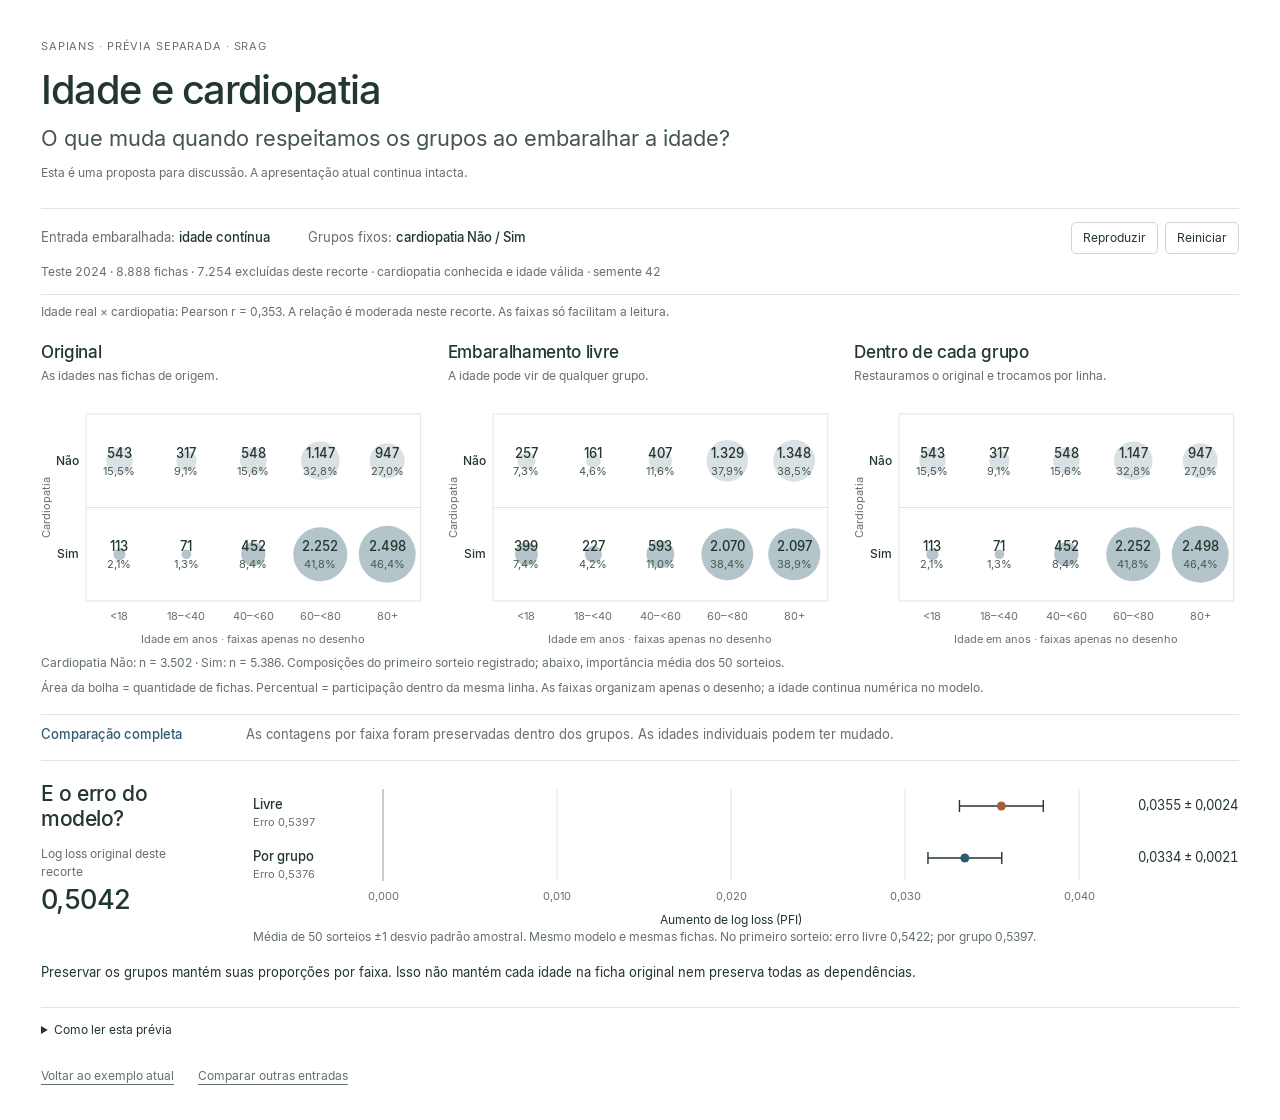
==== modules/06-pfi/lecture/age-cardiopathy/index.html @ d92dcccd "feat(06-pfi): preview age distributions within heart-disease groups Execute internals section 9 in a" ====
<!doctype html>
<html lang="pt-BR">
<head>
  <meta charset="utf-8">
  <meta name="viewport" content="width=device-width,initial-scale=1">
  <title>Idade e cardiopatia · prévia de dependência</title>
  <link rel="stylesheet" href="age.css">
  <script src="age.js" defer></script>
</head>
<body data-evidence="../../evidence/pfi_age_cardiopathy.json">
<main>
  <header class="page-header">
    <p class="eyebrow">SAPIANS · PRÉVIA SEPARADA · SRAG</p>
    <h1>Idade e cardiopatia</h1>
    <p class="subtitle">O que muda quando respeitamos os grupos ao embaralhar a idade?</p>
    <p class="preview-note">Esta é uma proposta para discussão. A apresentação atual continua intacta.</p>
  </header>

  <p id="load-status" role="status" aria-live="polite">Carregando os resultados registrados…</p>
  <section id="study" hidden aria-label="Comparação dos embaralhamentos">
    <div class="study-toolbar">
      <p class="roles"><span>Entrada embaralhada: <strong>idade contínua</strong></span><span>Grupos fixos: <strong>cardiopatia Não / Sim</strong></span></p>
      <div class="controls"><button id="play" type="button">Reproduzir</button><button id="replay" type="button">Reiniciar</button></div>
    </div>
    <p id="scope" class="scope"></p>
    <p id="association-note" class="chart-note"></p>
    <div class="facets">
      <section class="facet" data-mode="original"><h2>Original</h2><p>As idades nas fichas de origem.</p><div class="plot" id="plot-original"></div></section>
      <section class="facet" data-mode="marginal"><h2>Embaralhamento livre</h2><p>A idade pode vir de qualquer grupo.</p><div class="plot" id="plot-marginal"></div></section>
      <section class="facet" data-mode="within"><h2>Dentro de cada grupo</h2><p>Restauramos o original e trocamos por linha.</p><div class="plot" id="plot-within"></div></section>
    </div>
    <p class="chart-note" id="denominators"></p>
    <p class="chart-note">Área da bolha = quantidade de fichas. Percentual = participação dentro da mesma linha. As faixas organizam apenas o desenho; a idade continua numérica no modelo.</p>

    <div class="motion-status"><strong id="phase">Comparação completa</strong><p id="phase-detail">Veja os três resultados reais; reproduza para acompanhar a sequência.</p></div>

    <section class="measurement" aria-labelledby="measurement-title">
      <div class="measurement-heading"><h2 id="measurement-title">E o erro do modelo?</h2><p>Log loss original deste recorte <strong id="baseline"></strong></p></div>
      <div class="error-plot" id="error-plot"></div>
      <p class="error-note" id="error-note"></p>
    </section>
    <p class="takeaway">Preservar os grupos mantém suas proporções por faixa. Isso não mantém cada idade na ficha original nem preserva todas as dependências.</p>
    <details>
      <summary>Como ler esta prévia</summary>
      <p>As composições mostram o primeiro sorteio registrado. A importância usa a média de todos os sorteios indicados. Durante a transição visual, os rótulos reaparecem apenas quando a tabela de destino é alcançada.</p>
      <p>Este recorte exige idade válida e cardiopatia registrada como Sim ou Não. Diabetes não define sua seleção. Por isso o total de fichas e o erro original podem diferir do exemplo de diabetes; aqui, os dois procedimentos usam exatamente o mesmo recorte.</p>
      <p>O desvio padrão descreve a variação entre embaralhamentos, com o modelo e o recorte fixos; não é um intervalo de confiança. O modelo permanece fixo. Os desfechos e as outras entradas permanecem nas mesmas fichas; apenas a idade é redistribuída. Os desfechos são usados para calcular o erro.</p>
      <p id="flow-note">As trocas destacadas resumem mudanças nas idades atribuídas às fichas do mesmo grupo durante a simulação. Não representam envelhecimento das pessoas nem novos dados clínicos.</p>
      <p><a href="https://christophm.github.io/interpretable-ml-book/feature-importance.html#group-wise-pfi-example" target="_blank" rel="noopener">Molnar: importância por permutação dentro de subgrupos</a> · <span id="source-note"></span></p>
    </details>
  </section>
  <footer><a href="../pfi-interactive/index.html#slide-dependence-results">Voltar ao exemplo atual</a><a href="../pair-comparison/index.html">Comparar outras entradas</a></footer>
</main>
</body>
</html>
---- modules/06-pfi/lecture/age-cardiopathy/age.css ----
@font-face{font-family:Inter;src:url('../../../../tools/fonts/Inter-Regular.ttf')}@font-face{font-family:Inter;src:url('../../../../tools/fonts/Inter-Medium.ttf');font-weight:500}
:root{--ink:#22372e;--muted:#657169;--line:#dfe6e1;--blue:#315b70;--warm:#a55f38;--pale:#edf3f0}
*{box-sizing:border-box}body{margin:0;background:#fff;color:var(--ink);font:15px/1.5 Inter,system-ui,sans-serif}main{max-width:1390px;margin:auto;padding:38px clamp(20px,3.2vw,48px) 35px}p{margin:0}h1,h2{font-weight:500}h1{font-size:clamp(30px,3.1vw,43px);letter-spacing:-.035em;line-height:1.1;margin:0 0 12px}.eyebrow{color:var(--muted);font-size:11px;letter-spacing:.08em;margin-bottom:14px}.subtitle{font-size:clamp(18px,1.7vw,23px);color:#44564c;line-height:1.35}.preview-note{font-size:12px;color:var(--muted);margin-top:10px}.page-header{margin-bottom:26px}a{color:inherit;text-underline-offset:4px}button{font:inherit;font-size:12px;background:#fff;color:var(--ink);border:1px solid #cdd8d1;border-radius:5px;padding:6px 11px;cursor:pointer}button:hover{background:var(--pale)}button:focus-visible,a:focus-visible,summary:focus-visible{outline:2px solid var(--blue);outline-offset:3px}.study-toolbar{display:flex;align-items:center;justify-content:space-between;gap:20px;border-top:1px solid var(--line);padding:13px 0 9px}.roles{display:flex;gap:clamp(18px,3vw,44px);font-size:13px;color:var(--muted)}strong{font-weight:500;color:var(--ink)}.controls{display:flex;gap:7px;flex-shrink:0}.scope{font-size:12px;color:var(--muted);padding-bottom:13px;border-bottom:1px solid var(--line);font-variant-numeric:tabular-nums}.facets{display:grid;grid-template-columns:repeat(3,minmax(0,1fr));gap:22px;margin-top:21px}.facet{min-width:0}.facet h2{font-size:17px;letter-spacing:-.02em;line-height:1.3;margin:0 0 4px}.facet>p{font-size:12px;color:var(--muted);min-height:34px;max-width:300px}.facet[data-active=true] h2{color:var(--blue)}.plot svg{display:block;width:100%;overflow:visible}.plot text{font-family:inherit;font-size:12px;fill:var(--ink)}.plot .row-label{font-size:12px;font-weight:500}.plot .bin-label{font-size:11px;fill:var(--muted)}.plot .cell-count{font-size:13px;font-weight:500}.plot .cell-percent{font-size:11px;fill:#465a4e}.plot .frame{fill:none;stroke:var(--line)}.plot .row-separator{stroke:var(--line);stroke-width:1}.plot .row-band{fill:var(--blue);fill-opacity:.065}.plot .bubble{fill:var(--blue);fill-opacity:.18}.plot .bubble.row-yes{fill-opacity:.36}.plot .flow-line{fill:none;stroke:var(--blue);stroke-width:1.3}.plot .flow-dot{fill:var(--blue)}.plot .flow-label rect{fill:#fff;stroke:#8aa2ad;stroke-width:1}.plot .flow-label text{font-size:11px;fill:var(--blue);font-weight:500}.chart-note{font-size:12px;color:var(--muted);line-height:1.45;margin-top:8px}.motion-status{display:grid;grid-template-columns:185px minmax(0,1fr);gap:20px;padding:10px 0;margin:17px 0 20px;border-top:1px solid var(--line);border-bottom:1px solid var(--line);min-height:47px}.motion-status>strong{color:var(--blue);font-size:13px;line-height:1.45}.motion-status>p{font-size:13px;color:var(--muted)}.measurement{display:grid;grid-template-columns:185px minmax(0,1fr);column-gap:27px;align-items:start}.measurement-heading{grid-row:1/3}.measurement-heading h2{font-size:21px;line-height:1.2;letter-spacing:-.02em;margin:0 0 14px}.measurement-heading p{font-size:12px;color:var(--muted);max-width:160px}.measurement-heading strong{display:block;font-size:27px;line-height:1.4;letter-spacing:-.02em}.error-plot{min-width:0}.error-plot svg{display:block;width:100%;overflow:visible}.error-plot text{font-family:inherit;fill:var(--ink);font-size:12px}.error-plot .method{font-weight:500;font-size:13px}.error-plot .small{font-size:11px;fill:var(--muted)}.error-plot .value{font-size:13px;font-variant-numeric:tabular-nums}.error-plot .grid{stroke:var(--line);stroke-width:1}.error-plot .zero{stroke:#8c9c91;stroke-width:1}.error-plot .whisker{stroke:var(--ink);stroke-width:1.4}.error-plot .marginal{fill:var(--warm)}.error-plot .within{fill:var(--blue)}.error-note{grid-column:2;font-size:12px;color:var(--muted);line-height:1.4}.takeaway{font-size:13px;line-height:1.45;margin-top:17px;max-width:1060px}details{border-top:1px solid var(--line);margin-top:26px;padding-top:13px;color:var(--muted);font-size:12px}summary{cursor:pointer;color:var(--ink)}details p{margin-top:10px;max-width:1080px}footer{display:flex;gap:24px;flex-wrap:wrap;font-size:12px;color:var(--muted);margin-top:28px}.error-state{color:#8b392c}#load-status{font-size:14px;color:var(--muted)}
@media(min-width:1600px){main{padding-top:55px}.facets{gap:28px}.facet h2{font-size:19px}.facet>p,.chart-note,.scope{font-size:13px}.plot .cell-count{font-size:14px}.plot .cell-percent,.plot .bin-label{font-size:12px}.measurement{grid-template-columns:210px minmax(0,1fr)}}
@media(max-width:960px){.facets{grid-template-columns:1fr;max-width:650px;margin-inline:auto;gap:25px}.facet h2{font-size:20px}.facet>p{min-height:0;max-width:none;margin-bottom:7px}.roles{display:block}.roles span{display:block;margin-top:3px}.study-toolbar{align-items:flex-start}.plot .cell-count{font-size:15px}.plot .cell-percent{font-size:12px}.plot .bin-label{font-size:12px}.measurement{grid-template-columns:160px minmax(0,1fr);column-gap:20px}.measurement-heading h2{font-size:19px}.measurement-heading strong{font-size:25px}.motion-status{grid-template-columns:160px minmax(0,1fr)}}
@media(max-width:600px){main{padding-top:29px}.preview-note{max-width:310px}.study-toolbar{gap:12px}.roles{font-size:12px}.controls{gap:4px}button{padding:6px 8px;font-size:11px}.motion-status{grid-template-columns:1fr;gap:5px;margin:17px 0}.measurement{display:block}.measurement-heading{display:flex;align-items:baseline;justify-content:space-between;gap:18px;margin-bottom:12px}.measurement-heading h2{font-size:19px;max-width:150px;margin:0}.measurement-heading p{font-size:11px}.measurement-heading strong{font-size:22px}.error-note{margin-top:5px}.plot .cell-count{font-size:13px}.plot .cell-percent,.plot .bin-label{font-size:11px}.takeaway{font-size:13px}footer{gap:13px 22px}}
@media(prefers-reduced-motion:reduce){*{scroll-behavior:auto!important}}
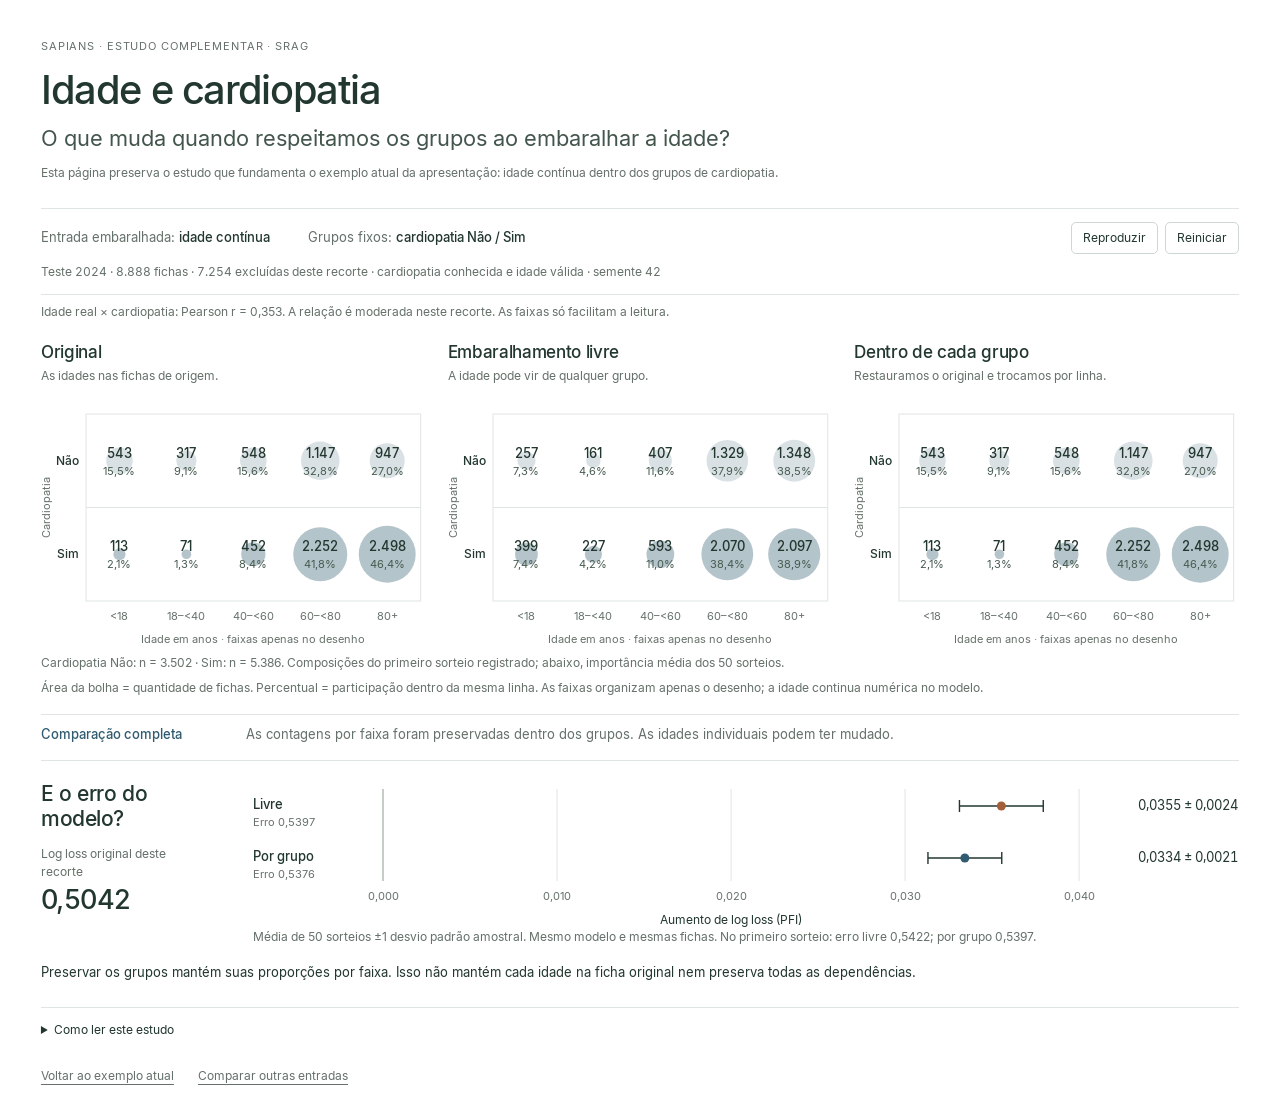
==== commit f0b95364: "docs(06-pfi): align module documentation with the reviewed lesson" ====
--- a/modules/06-pfi/lecture/age-cardiopathy/index.html
+++ b/modules/06-pfi/lecture/age-cardiopathy/index.html
@@ -3,17 +3,17 @@
 <head>
   <meta charset="utf-8">
   <meta name="viewport" content="width=device-width,initial-scale=1">
-  <title>Idade e cardiopatia · prévia de dependência</title>
+  <title>Idade e cardiopatia · estudo de dependência</title>
   <link rel="stylesheet" href="age.css">
   <script src="age.js" defer></script>
 </head>
 <body data-evidence="../../evidence/pfi_age_cardiopathy.json">
 <main>
   <header class="page-header">
-    <p class="eyebrow">SAPIANS · PRÉVIA SEPARADA · SRAG</p>
+    <p class="eyebrow">SAPIANS · ESTUDO COMPLEMENTAR · SRAG</p>
     <h1>Idade e cardiopatia</h1>
     <p class="subtitle">O que muda quando respeitamos os grupos ao embaralhar a idade?</p>
-    <p class="preview-note">Esta é uma proposta para discussão. A apresentação atual continua intacta.</p>
+    <p class="preview-note">Esta página preserva o estudo que fundamenta o exemplo atual da apresentação: idade contínua dentro dos grupos de cardiopatia.</p>
   </header>
 
   <p id="load-status" role="status" aria-live="polite">Carregando os resultados registrados…</p>
@@ -41,7 +41,7 @@
     </section>
     <p class="takeaway">Preservar os grupos mantém suas proporções por faixa. Isso não mantém cada idade na ficha original nem preserva todas as dependências.</p>
     <details>
-      <summary>Como ler esta prévia</summary>
+      <summary>Como ler este estudo</summary>
       <p>As composições mostram o primeiro sorteio registrado. A importância usa a média de todos os sorteios indicados. Durante a transição visual, os rótulos reaparecem apenas quando a tabela de destino é alcançada.</p>
       <p>Este recorte exige idade válida e cardiopatia registrada como Sim ou Não. Diabetes não define sua seleção. Por isso o total de fichas e o erro original podem diferir do exemplo de diabetes; aqui, os dois procedimentos usam exatamente o mesmo recorte.</p>
       <p>O desvio padrão descreve a variação entre embaralhamentos, com o modelo e o recorte fixos; não é um intervalo de confiança. O modelo permanece fixo. Os desfechos e as outras entradas permanecem nas mesmas fichas; apenas a idade é redistribuída. Os desfechos são usados para calcular o erro.</p>
